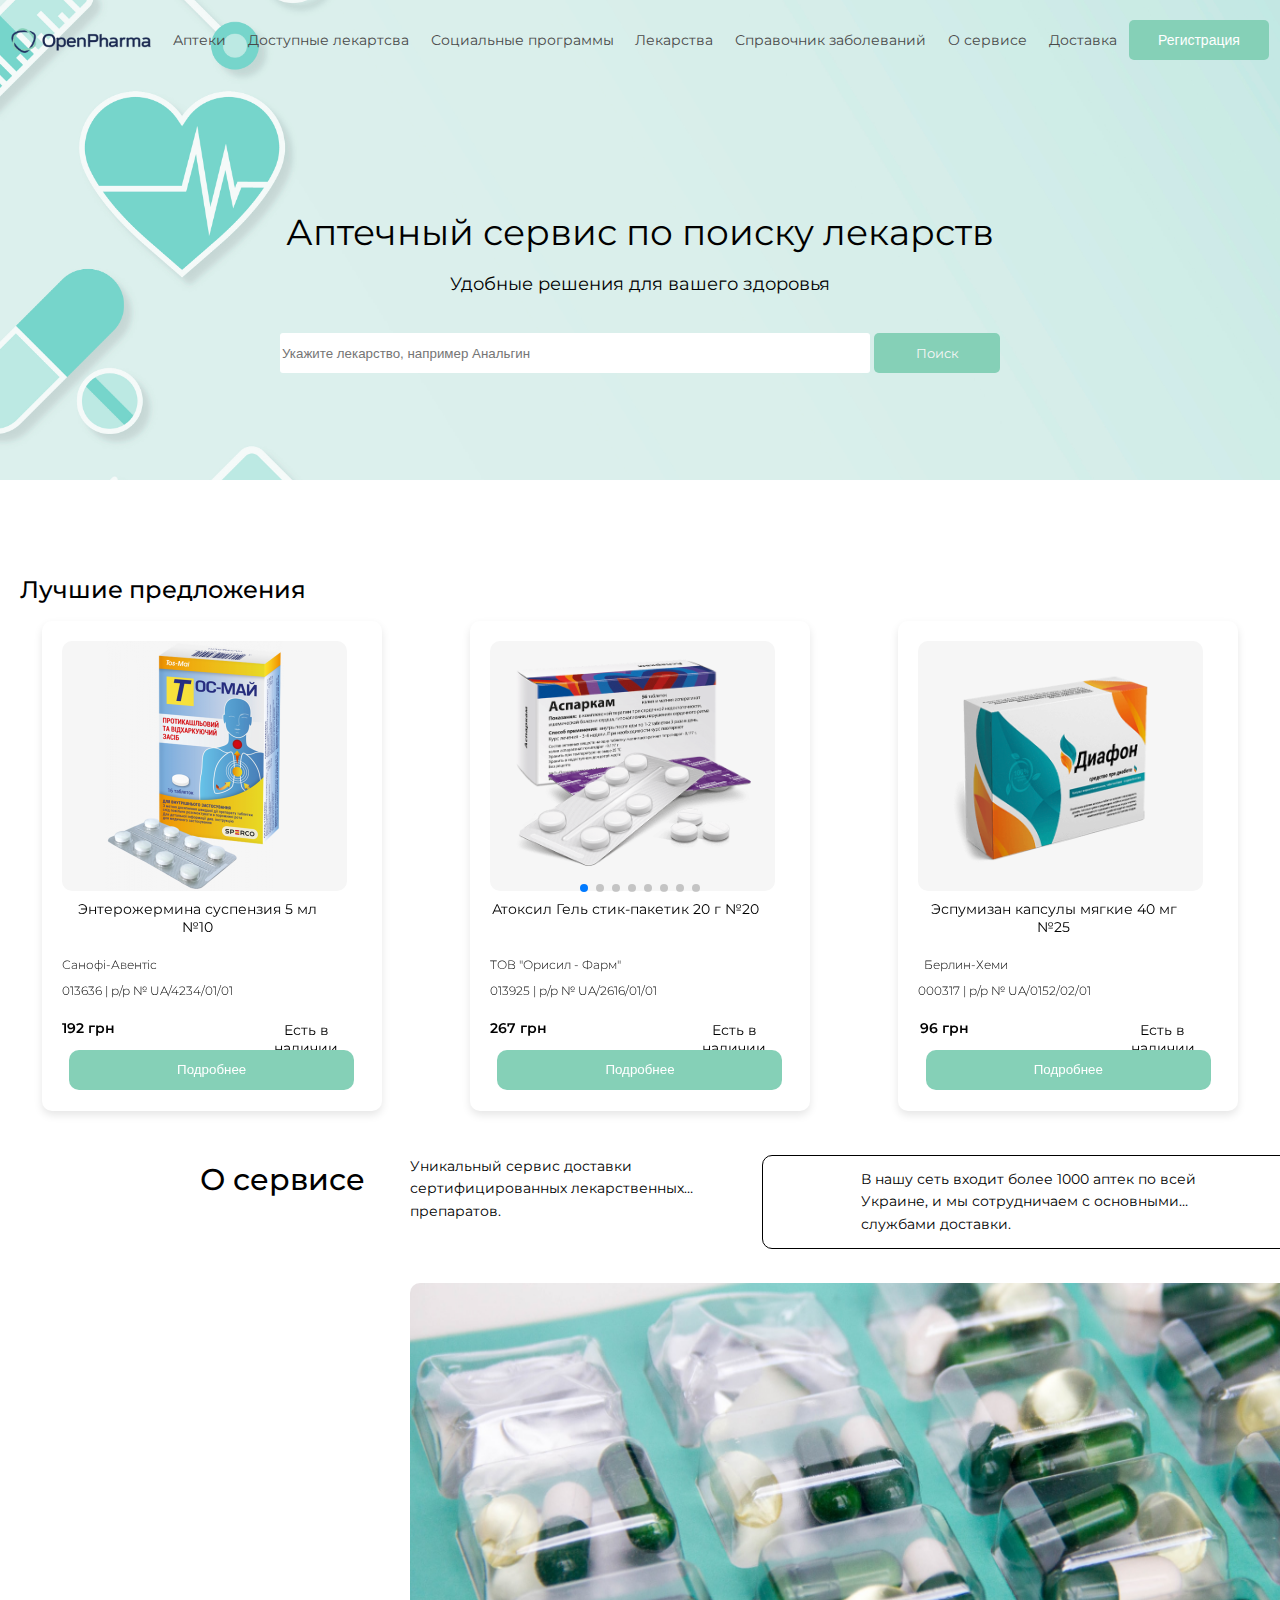
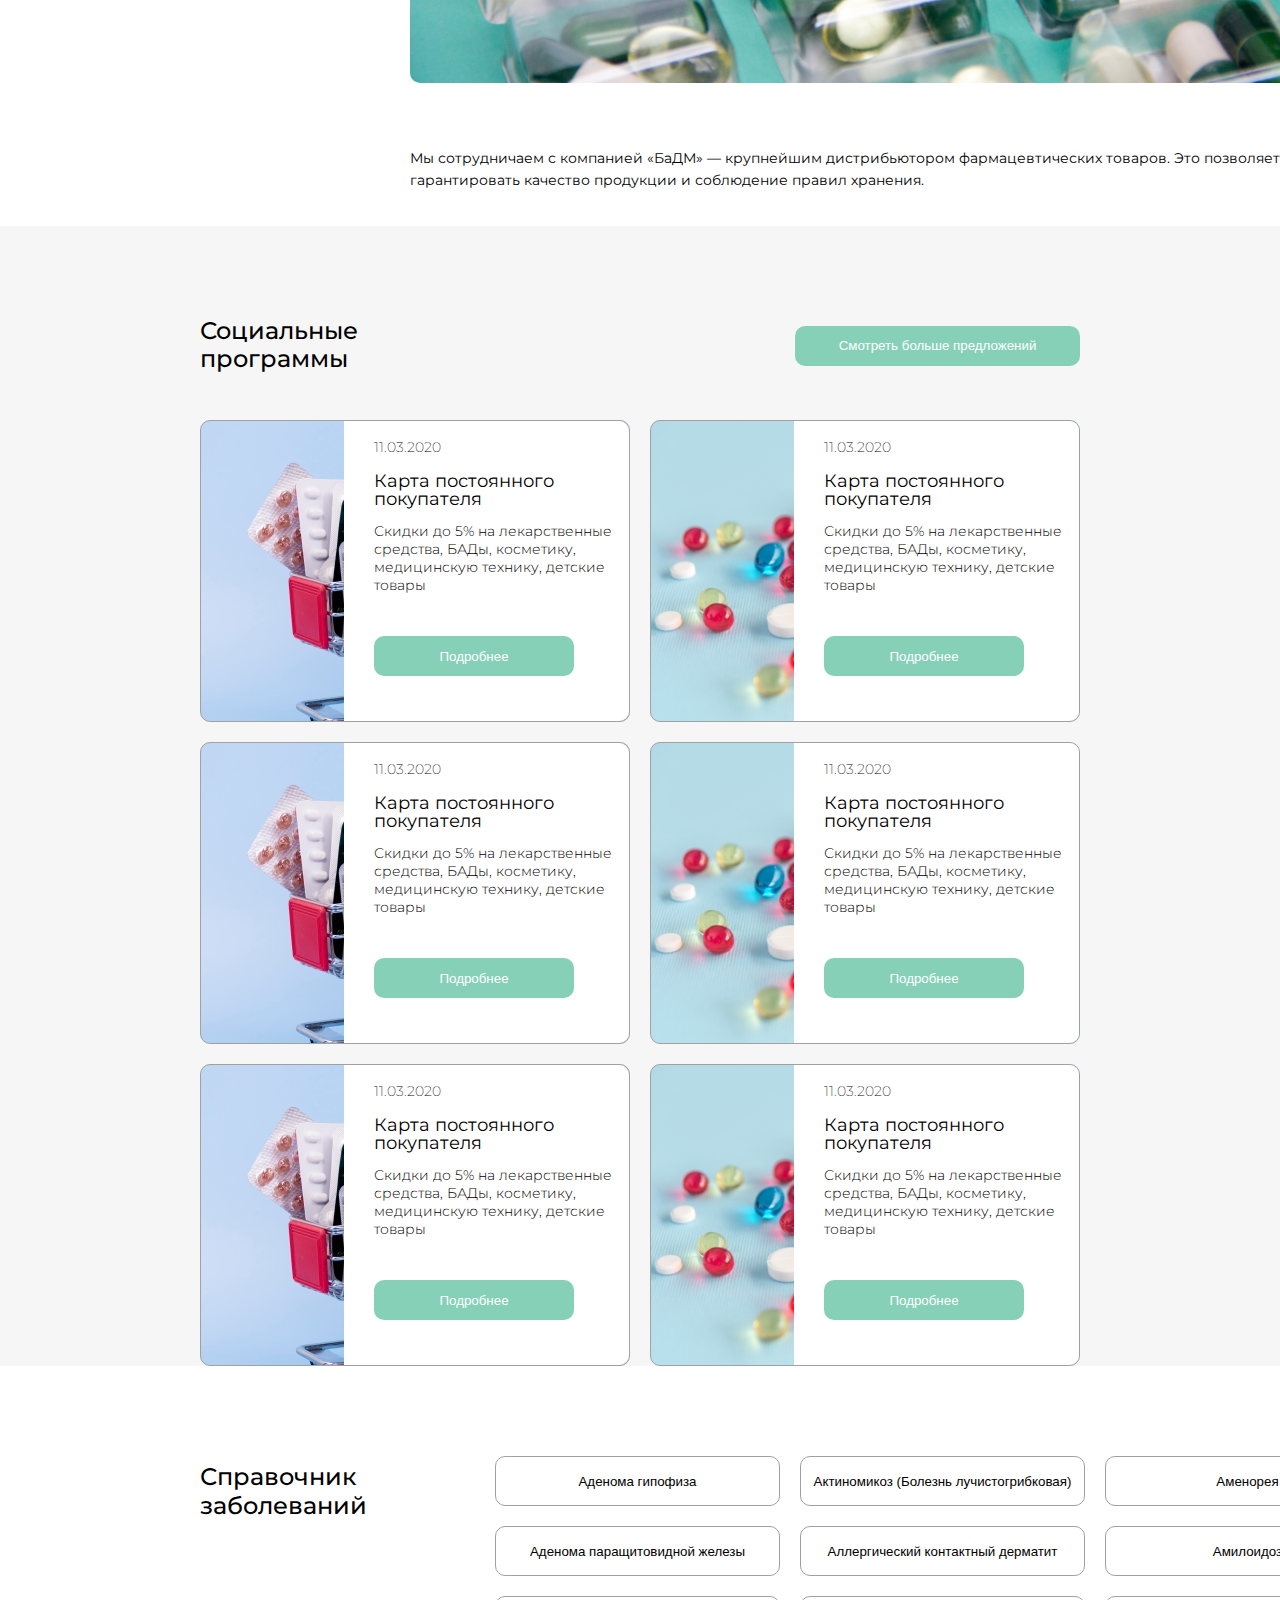
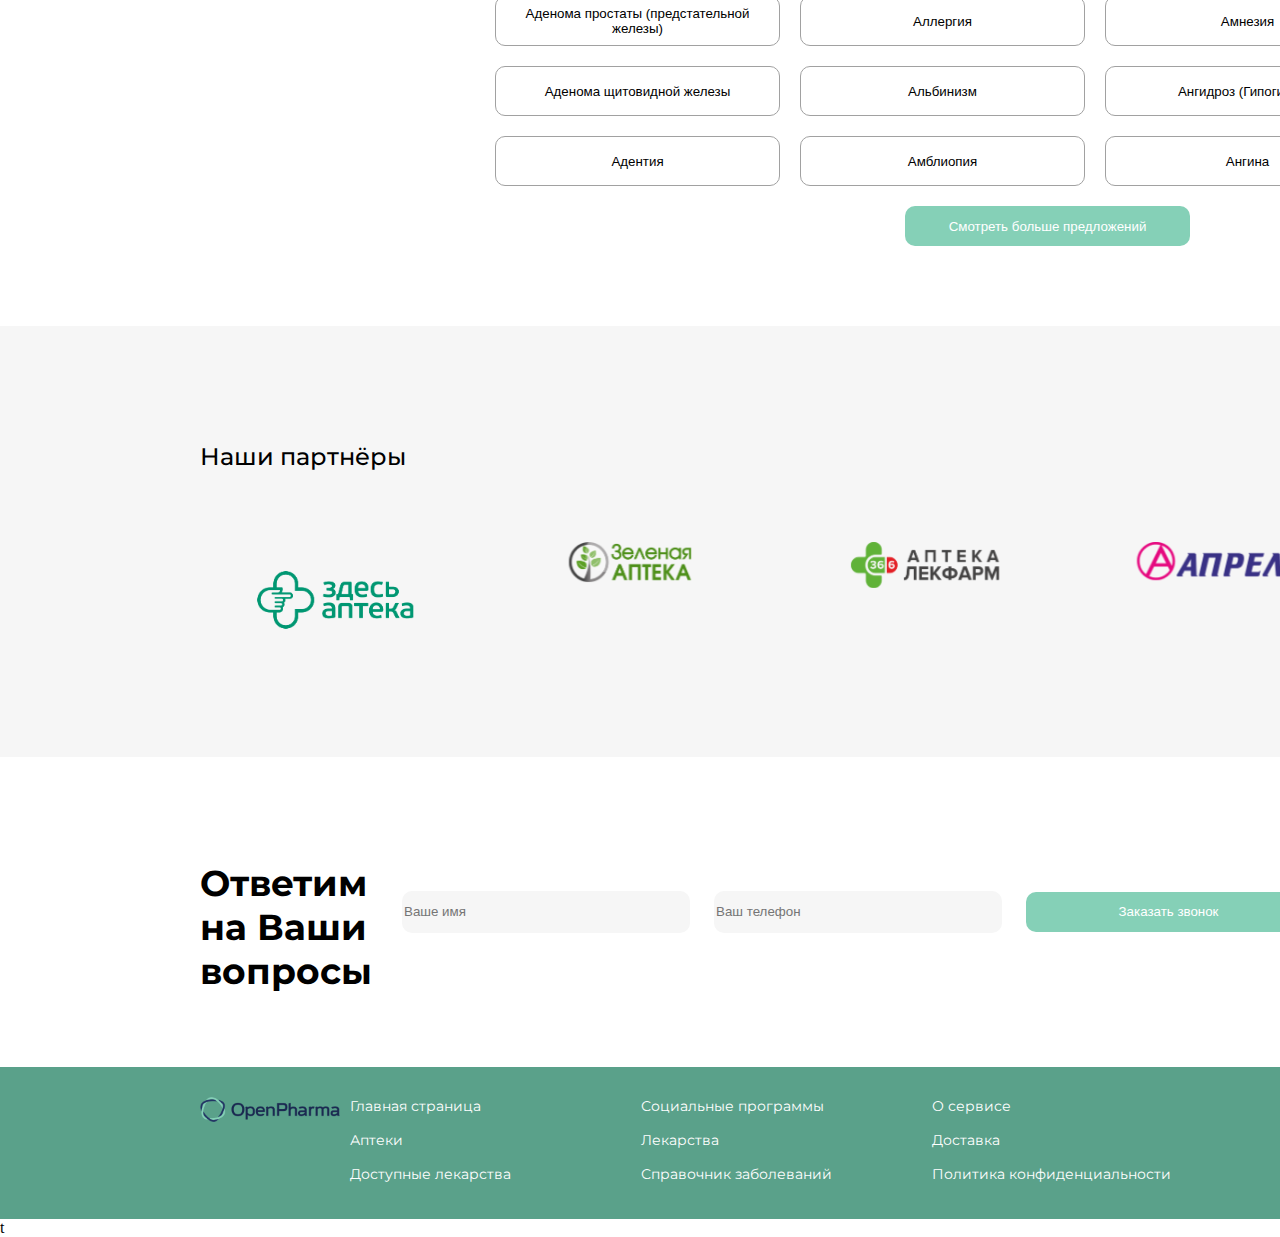
==== index.html @ 9a9072b4 "add card" ====
<!DOCTYPE html>
<html lang="en">
<head>
    <meta charset="UTF-8">
    <meta name="viewport" content="width=device-width, initial-scale=1.0">
    <link rel="preconnect" href="https://fonts.googleapis.com">
    <link rel="preconnect" href="https://fonts.gstatic.com" crossorigin>
    <link href="https://fonts.googleapis.com/css2?family=Montserrat:ital,wght@0,100..900;1,100..900&display=swap" rel="stylesheet">
    <link rel="stylesheet" href="https://unpkg.com/swiper/swiper-bundle.min.css" />
    <script src="https://unpkg.com/swiper/swiper-bundle.min.js"></script>    
    <link rel="stylesheet" href="style.css">
    <title>Курсовая</title>
</head>
<body>
    <div class="container">
        <header class="header-main">
            <nav class="header-nav">
                <img src="images/logo.png" alt="#" class="header-logo">
                <a href="#" class="header-link" id="link1">Аптеки</a>
                <a href="#" class="header-link" id="link2">Доступные лекартсва</a>
                <a href="#" class="header-link" id="link3">Социальные программы</a>
                <a href="#" class="header-link" id="link4">Лекарства</a>
                <a href="#" class="header-link" id="link5">Справочник заболеваний</a>
                <a href="#" class="header-link" id="link6">О сервисе</a>
                <a href="#" class="header-link" id="link7">Достaвка</a>
                <button class="header-button">Регистрация</button>
            </nav>
        </header>

        <section class="main">
            <div class="wrapper">
                <div class="wrapper-text">
                    <h1>Аптечный сервис по поиску лекарств</h1>
                    <p>Удобные решения для вашего здоровья</p>
                </div>
                <form action="#" method="post" class="search-form">
                    <input type="search" id="search-form" name="Lekarsvo" placeholder="Укажите лекарство, например Анальгин" required>

                    <input type="submit" value="Поиск" class="submit-button">
                </form>
            </div>
        </section>
    </div>
        <section class="offers">
            <div class="offers-top">
                <div class="wrapper-text">
                    <h1>Лучшие предложения</h1>
                </div>
                <div class="swiper-pagination">
                    <a href="#" class="active">1</a>
                    <a href="#">2</a>   
                    <a href="#">3</a>
                    <a href="#">4</a>
                </div>
            </div>
            <div class="swiper-container">
                <div class="swiper-wrapper">
                    <!-- Слайды -->
                    <div class="swiper-slide">
                        <div class="product-card">
                            <div class="card-top">
                                <img src="images/tably1.png" alt="#" class="card-top-img">
                            </div>
                            <div class="card-bottom">
                                <h1>Энтерожермина суспензия 5 мл №10</h1>
                                <p>Санофі-Авентіс</p>
                                <p>013636 | р/р № UA/4234/01/01</p>
                            </div>
                            <div class="card-ground">
                                <div class="card-ground-left">
                                    <h1>192 грн</h1>
                                </div>
                                <div class="card-ground-right">
                                    <h2>Есть в наличии</h2>
                                </div>
                            </div>
                            <button class="card-button">Подробнее</button>
                        </div>
                    </div>
                    <div class="swiper-slide">
                        <div class="product-card">
                            <div class="card-top">
                                <img src="images/tably2.png" alt="#" class="card-top-img">
                            </div>
                            <div class="card-bottom">
                                <h1>Атоксил Гель стик-пакетик 20 г №20</h1>
                                <p>ТОВ "Орисил - Фарм"</p>
                                <p>013925 | р/р № UA/2616/01/01</p>
                            </div>
                            <div class="card-ground">
                                <div class="card-ground-left">
                                    <h1>267 грн</h1>
                                </div>
                                <div class="card-ground-right">
                                    <h2>Есть в наличии</h2>
                                </div>
                            </div>
                            <button class="card-button">Подробнее</button>
                        </div>
                    </div>
                    <div class="swiper-slide">
                        <div class="product-card">
                            <div class="card-top">
                                <img src="images/tably3.png" alt="#" class="card-top-img">
                            </div>
                            <div class="card-bottom">
                                <h1>Эспумизан капсулы мягкие 40 мг №25</h1>
                                <p>Берлин-Хеми</p>
                                <p>000317 | р/р № UA/0152/02/01</p>
                            </div>
                            <div class="card-ground">
                                <div class="card-ground-left">
                                    <h1>96 грн</h1>
                                </div>
                                <div class="card-ground-right">
                                    <h2>Есть в наличии</h2>
                                </div>
                            </div>
                            <button class="card-button">Подробнее</button>
                        </div>
                    </div>
                    <div class="swiper-slide">
                        <div class="product-card">
                            <div class="card-top">
                                <img src="images/tably4.png" alt="#" class="card-top-img">
                            </div>
                            <div class="card-bottom">
                                <h1>Тантум верде леденцы 3 мг, с мятным вкусом, №20</h1>
                                <p>Азиенде Кимике Риуните Ангелини Франческо</p>
                                <p>013636 | р/р № UA/4234/01/01</p>
                            </div>
                            <div class="card-ground">
                                <div class="card-ground-left">
                                    <h1>152 грн</h1>
                                </div>
                                <div class="card-ground-right">
                                    <h2>Есть в наличии</h2>
                                </div>
                            </div>
                            <button class="card-button">Подробнее</button>
                        </div>
                    </div>
                    <div class="swiper-slide">
                        <div class="product-card">
                            <div class="card-top">
                                <img src="images/tably1.png" alt="#" class="card-top-img">
                            </div>
                            <div class="card-bottom">
                                <h1>Энтерожермина суспензия 5 мл №10</h1>
                                <p>Санофі-Авентіс</p>
                                <p>013636 | р/р № UA/4234/01/01</p>
                            </div>
                            <div class="card-ground">
                                <div class="card-ground-left">
                                    <h1>192 грн</h1>
                                </div>
                                <div class="card-ground-right">
                                    <h2>Есть в наличии</h2>
                                </div>
                            </div>
                            <button class="card-button">Подробнее</button>
                        </div>
                    </div>
                </div>
            </div>
        </section>
        <section class="about">
            <div class="wrapper">
                <div class="about-container">
                    <div class="about-left">
                        <h1>О сервисе</h1>
                    </div>
                    <div class="about-right">
                        <div class="about-content">
                            <p class="no-border">Уникальный сервис доставки сертифицированных лекарственных препаратов.</p>
                            <p class="with-border">В нашу сеть входит более 1000 аптек по всей Украине, и мы сотрудничаем с основными службами доставки.</p>
                        </div>
                        <img src="images/tabletosy.jpg" alt="Изображение лекарства" class="about-image">
                        <div class="about-content">
                            <p class="no-border">Мы сотрудничаем с компанией «БаДМ» — крупнейшим дистрибьютором фармацевтических товаров. Это позволяет гарантировать качество продукции и соблюдение правил хранения.</p>
                        </div>
                    </div>
                </div>
            </div>
        </section>
        <section class="social">
            <div class="wrapper">
                <div class="top">
                    <h1>Социальные <br> программы</h1>
                    <button class="button-more-offers">Смотреть больше предложений</button>
                </div>
                <div class="bottom">
                    <div class="bottom-row1">
                        <div class="card1">
                            <div class="card-right">
                                <div class="card-text">
                                    <h4>11.03.2020</h4>
                                    <h1>Карта постоянного покупателя</h1>
                                    <p>Скидки до 5% на лекарственные средства, БАДы, косметику, 
                                        медицинскую технику, детские товары</p>
                                </div>
                                <button class="button-card">Подробнее</button>
                            </div>
                        </div>
                        <div class="card2">
                            <div class="card-right">
                                <div class="card-text">
                                    <h4>11.03.2020</h4>
                                    <h1>Карта постоянного покупателя</h1>
                                    <p>Скидки до 5% на лекарственные средства, БАДы, косметику, 
                                        медицинскую технику, детские товары</p>
                                </div>
                                <button class="button-card">Подробнее</button>
                            </div>
                        </div>
                    </div>
                    <div class="bottom-row2">
                        <div class="card1">
                            <div class="card-right">
                                <div class="card-text">
                                    <h4>11.03.2020</h4>
                                    <h1>Карта постоянного покупателя</h1>
                                    <p>Скидки до 5% на лекарственные средства, БАДы, косметику, 
                                        медицинскую технику, детские товары</p>
                                </div>
                                <button class="button-card">Подробнее</button>
                            </div>
                        </div>
                        <div class="card2">
                            <div class="card-right">
                                <div class="card-text">
                                    <h4>11.03.2020</h4>
                                    <h1>Карта постоянного покупателя</h1>
                                    <p>Скидки до 5% на лекарственные средства, БАДы, косметику, 
                                        медицинскую технику, детские товары</p>
                                </div>
                                <button class="button-card">Подробнее</button>
                            </div>
                        </div>
                    </div>
                    <div class="bottom-row3">
                        <div class="card1">
                            <div class="card-right">
                                <div class="card-text">
                                    <h4>11.03.2020</h4>
                                    <h1>Карта постоянного покупателя</h1>
                                    <p>Скидки до 5% на лекарственные средства, БАДы, косметику, 
                                        медицинскую технику, детские товары</p>
                                </div>
                                <button class="button-card">Подробнее</button>
                            </div>
                        </div>
                        <div class="card2">
                            <div class="card-right">
                                <div class="card-text">
                                    <h4>11.03.2020</h4>
                                    <h1>Карта постоянного покупателя</h1>
                                    <p>Скидки до 5% на лекарственные средства, БАДы, косметику, 
                                        медицинскую технику, детские товары</p>
                                </div>
                                <button class="button-card">Подробнее</button>
                            </div>
                        </div>
                    </div>
                </div>
            </div>
        </section>
        <section class="sprav">
            <div class="wrapper">
                <div class="sprav-left">
                    <h1>Справочник <br> заболеваний</h1>
                </div>  
                <div class="sprav-right">
                    <div class="sprav-right-column1">
                        <button class="column-button">Аденома гипофиза</button>
                        <button class="column-button">Аденома паращитовидной железы</button>
                        <button class="column-button">Аденома простаты (предстательной железы)</button>
                        <button class="column-button">Аденома щитовидной железы</button>
                        <button class="column-button">Адентия</button>
                    </div>
                    <div class="sprav-right-column2">
                        <button class="column-button">Актиномикоз (Болезнь лучистогрибковая)</button>
                        <button class="column-button">Аллергический контактный дерматит</button>
                        <button class="column-button">Аллергия</button>
                        <button class="column-button">Альбинизм</button>
                        <button class="column-button">Амблиопия</button>
                    </div>
                    <div class="sprav-right-column3">
                        <button class="column-button">Аменорея</button>
                        <button class="column-button">Амилоидоз</button>
                        <button class="column-button">Амнезия</button>
                        <button class="column-button">Ангидроз (Гипогидроз)</button>
                        <button class="column-button">Ангина</button>
                    </div>
                </div>
            </div>
            <div class="spravvv">
                <button class="sprav-button">Смотреть больше предложений</button>
            </div>
        </section>
        <section class="partners">
            <div class="wrapper">
                <div class="partners-top">
                    <div class="partners-text">
                        <h1>Наши партнёры</h1>
                    </div>
                </div>
                <div class="partners-swiper">
                    <div class="swiper-container">
                        <div class="swiper-wrapper">
                            <!-- Слайды -->
                            <div class="swiper-slide">                           
                                <img src="images/part1.png" alt="#" class="swiper-img1">
                            </div>
                            <div class="swiper-slide">
                                <img src="images/part2.png" alt="#" class="swiper-img2">
                            </div>
                            <div class="swiper-slide">
                                <img src="images/part3.png" alt="#" class="swiper-img3">
                            </div>
                            <div class="swiper-slide">
                                <img src="images/part4.png" alt="#" class="swiper-img4">
                            </div>
                            <div class="swiper-slide">                           
                                <img src="images/part1.png" alt="#" class="swiper-img1">
                            </div>
                            <div class="swiper-slide">
                                <img src="images/part2.png" alt="#" class="swiper-img2">
                            </div>
                            <div class="swiper-slide">
                                <img src="images/part3.png" alt="#" class="swiper-img3">
                            </div>
                            <div class="swiper-slide">
                                <img src="images/part4.png" alt="#" class="swiper-img4">
                            </div>
                        </div>
                    </div>
                </div>
            </div>
        </section>
        <section class="question">
            <div class="wrapper">
                <div class="question-text">
                    <h1>Ответим на Ваши вопросы</h1>
                </div>
                <div class="question-input">
                    <form action="#" method="post" class="search-form">
                        <input type="text" id="personName" name="Name" placeholder="Ваше имя" required>

                        <input type="number" id="personNumber" name="number" placeholder="Ваш телефон" required>

                        <input type="submit" value="Заказать звонок" class="order-button">
                    </form>
                </div>
            </div>
        </section>
        <footer>
            <div class="wrapper">
                <div class="footer">
                    <div class="footer-left">
                        <img src="images/logo.png" alt="#" class="header-logo">
                    </div>
                    <div class="footer-right">
                        <div class="footer-column1">
                            <a href="#" class="header-link" id="link8">Главная страница</a>
                            <a href="#" class="header-link" id="link9">Аптеки</a>
                            <a href="#" class="header-link" id="link10">Доступные лекарства</a>
                        </div>
                        <div class="footer-column2">
                            <a href="#" class="header-link" id="link11">Социальные программы</a>
                            <a href="#" class="header-link" id="link12">Лекарства</a>
                            <a href="#" class="header-link" id="link13">Справочник заболеваний</a>
                        </div>
                        <div class="footer-column3">
                            <a href="#" class="header-link" id="link14">О сервисе</a>
                            <a href="#" class="header-link" id="link15">Доставка</a>
                            <a href="#" class="header-link" id="link16">Политика конфиденциальности</a>
                        </div>
                    </div>
                </div>
            </div>
        </footer>
        <script src="script.js"></script>t
</body>
</html>
---- style.css ----
body {
    max-width: 1600px;
    margin: 0;
    padding: 0;
    overflow-x: hidden;
}

.wrapper {
    padding-left: 200px;
    padding-right: 200px;
}

.header-main {
    display: flex;
    justify-content: space-between;
    align-items: center;
    padding: 20px 5px;

}

.header-logo {
    width: 140px;
    height: 25px;
}

.header-nav {
    display: flex;
    flex-grow: 1; 
    justify-content: space-around;
    align-items: center;
}

.header-link {
    font-family: Montserrat;
    font-size: 14px;
    font-weight: 400;
    text-align: left;
    height: 14px;
    margin-left: 10px;
    white-space: nowrap;
    height: auto; 
    vertical-align: middle;
    line-height: normal;
}

.header-link {
    text-decoration: none;
    color: #494949;
}

.header-button {
    background-color: #85D0B7; 
    border: none;
    border-radius: 5px;
    color: white;
    padding: 10px 20px;
    font-size: 14px;
    cursor: pointer;
    width: 140px;
    height: 40px;
}

.header-button:hover {
    background-color: #5DBB86; 
}

.container {
    background-image: url(images/0dc0999192172521a4d18631c2574969.jpg);
    background-size: cover;
    background-position: center;
    background-repeat: no-repeat;
}

.main {
    display: flex;
    justify-content: center;
    align-items: center;
    height: 400px;
}

.wrapper-text {
    display: flex;
    flex-direction: column;
    align-items: center;
    justify-content: center;
    text-align: center;
}

.wrapper-text h1 {
    font-family: Montserrat;
    font-size: 36px;
    font-weight: 400;
    line-height: 43.2px;
}

.wrapper-text p {
    font-family: Montserrat;
    width: 381px;
    height: 22px;
    font-size: 18px;
    font-weight: 400;
    text-align: center;
    margin-top: -5px;
    padding-bottom: 20px;
}

#search-form {
    width: 590px;
    height: 40px;
    border-radius: 3px 3px 3px 3px;
    border: none;
}

.submit-button {
    width: 126px;
    height: 40px;
    background-color:#85D0B7;
    font-family: Montserrat;
    width: 126px;
    height: 40px;
    border-radius: 5px 5px 5px 5px;
    color: #F6F6F6;
    border: none;
    cursor: pointer;
}

.submit-button:hover {
    background-color: #5DBB86;
}

.offers .wrapper-text {
    align-items: flex-start;
    text-align: left;
}

.offers .wrapper-text h1 {
    font-family: Montserrat;
    font-size: 24px;
    font-weight: 500;
    line-height: 28.8px;
    padding-top: 80px;
    padding-left: 20px;
}

.offers-top {
    display: flex;
    justify-content: space-between;
    flex-direction: row;
}

.swiper-container {
}

.swiper-slide {
    text-align: center;
    font-size: 18px;
    display: flex;
    justify-content: center;
    align-items: center;
}

.swiper-slide img {
    max-width: 100%;
    max-height: 100%;
    margin-right: 20px;
}

.swiper-pagination {
    display: flex; 
    justify-content: center; 
    margin-top: 20px; 
}

.swiper-pagination a {
    width: 15px;
    height: 15px;
    background: #1B2951; 
    border-radius: 50%; 
    margin: 0 5px; 
    display: inline-block; 
    transition: background 0.3s; 
}

.swiper-pagination a.active {
    background: #85D0B7;
}

.about .wrapper-text {
    display: flex;
    flex-direction: row;
    align-items: flex-end;
    justify-content: flex-end;
    text-align: center;
}

.about-content p {
    font-family: Montserrat;
    font-size: 14px;
    font-weight: 400;
    line-height: 1.6;
    display: -webkit-box; 
    -webkit-box-orient: vertical; 
}

.no-border {
    padding: 0; 
    -webkit-line-clamp: 2; 
}

.with-border {
    padding-left: 98px;
    padding-right: 98px;
    padding-bottom: 35px;
    padding-top: 12px;
    width: 590px;
    border-radius: 10px;
    border: 1px solid #000000; 
    -webkit-line-clamp: 2; 
}

.about-container {
    display: flex;
    flex-direction: row;
    justify-content: space-between;
    align-items: flex-start;
}

.about-left {
    flex: 1;
    display: flex;
    justify-content: flex-start;
}

.about-left h1 {
    font-family: Montserrat;
    font-size: 30px;
    font-weight: 500;
    width: 140px;
    white-space: nowrap;
    padding-top: 30px;
    padding-right: 70px;
}

.about-right {
    flex: 3;
    display: flex;
    flex-direction: column;
    align-items: flex-end;
}

.about-content {
    display: flex;
    flex-direction: row;
    font-family: Montserrat;
    font-size: 16px;
    line-height: 1.6;
    margin-bottom: 20px;
    max-width: 900px;   
    margin-top: 30px;
}

.about-image {
    width: 900px;
    height: 400px;
    margin-bottom: 20px;
    border-radius: 10px;
    object-fit: cover;
}

.social {
    background-color: #F6F6F6;
}

.top {
    display: flex;
    flex-direction: row;
    justify-content: space-between;
}

.top h1 {
    font-family: Montserrat;
    font-size: 24px;
    font-weight: 500;
    line-height: 28.8px;
    padding-top: 75px;
    padding-bottom: 30px;
}

.button-more-offers {
    width: 285px;
    height: 40px;
    border-radius: 10px;
    background: #85D0B7;
    color: #ffff;
    border: none;
    margin-top: 100px;
}

.button-more-offers:hover {
    background: #5DBB86;
    cursor: pointer;
}

.bottom-row1 {
    display: flex;
    flex-direction: row;
    padding-bottom: 20px;
}

.bottom-row2 {
    display: flex;
    flex-direction: row;
    padding-bottom: 20px;
}

.bottom-row3 {
    display: flex;
    flex-direction: row;
}

.card1 {
    background-image: url(images/soc111.jpg);
    width: 590px;
    height: 300px;
    border-radius: 10px;
    border: 1px;
    display: flex;
    justify-content: flex-end;
    margin-right: 20px;
    border: 1px solid #A1A1A1
}

.card2 {
    background-image: url(images/soc22.jpg);
    width: 590px;
    height: 300px;
    border-radius: 10px;
    border: 1px;
    display: flex;
    justify-content: flex-end;
    border: 1px solid #A1A1A1
}

.card-right {
    background-color: #ffff;
    display: flex;
    flex-direction: column;
    max-width: 300px;
    padding-left: 30px;
    border-radius: 0px 10px 10px 0px;
}

.card-text h4 {
    font-family: Montserrat;
    font-size: 14px;
    font-weight: 200;
    line-height: 14px;
    width: 65px;
    height: 14px;
}

.card-text h1 {
    font-family: Montserrat;
    font-size: 18px;
    font-weight: 400;
    line-height: 18px;
    width: 192px;
    height: 36px;
}

.card-text p {
    font-family: Montserrat;
    font-size: 14px;
    font-weight: 300;
    width: 255px;
    height: 70px;
}

.button-card {
    width: 200px;
    height: 40px;
    border-radius: 10px;
    background: #85D0B7;
    color: #ffff;
    border: none;
    margin-top: 30px;
}

.button-card:hover {
    background: #5DBB86;
    cursor: pointer;
}

.product-card {
    background-color: #fff;
    border-radius: 10px;
    padding: 20px;
    box-shadow: 0 4px 8px rgba(0, 0, 0, 0.1);
    max-width: 300px;
    width: 300px;
    height: 450px;
}

.card-top {
    background-color: #F6F6F6;
    width: 285px;
    height: 250px;
    border-radius: 10px;
}

.card-bottom h1 {
    width: 271px;
    height: 17px;
    font-family: Montserrat;
    font-size: 14px;
    font-weight: 400;
    padding-bottom: 28px;
}

.card-bottom p {
    font-family: Montserrat;
    font-size: 12px;
    font-weight: 300;
    width: 95px;
    height: 14px;
    white-space: nowrap;
}

.card-ground {
    display: flex;
    flex-direction: row;
    justify-content: space-between;
}

.card-ground h1 {
    font-family: Montserrat;
    font-size: 14px;
    font-weight: 600;
    width: 53px;
    height: 17px;
    white-space: nowrap;
}

.card-ground h2 {
    font-family: Montserrat;
    font-size: 14px;
    font-weight: 400;
    width: 111px;
    height: 17px;
}

.card-button {
    width: 285px;
    height: 40px;
    border-radius: 10px;
    background: #85D0B7;
    border: none;
    color: #ffff;
}

.card-button:hover {
    background: #5DBB86;
    cursor: pointer;
}

.sprav .wrapper {
    display: flex;
    flex-direction: row;
    justify-content: space-between;
    margin-top: 80px;
}

.sprav-left h1 {
    font-family: Montserrat;
    font-size: 24px;
    font-weight: 500;
    width: 285px;
    height: 48px;
}

.sprav-right {
    display: flex;
    flex-direction: row;
}

.sprav-right-column1 {
    display: flex;
    flex-direction: column;
}

.sprav-right-column2 {
    display: flex;
    flex-direction: column;
}

.sprav-right-column3 {
    display: flex;
    flex-direction: column;
}

.column-button {
    margin: 10px;
    width: 285px;
    height: 50px;
    border-radius: 10px;
    border: 1px;
    background: #ffff;
    border: 1px solid #A1A1A1
}

.column-button:hover {
    cursor: pointer;
}

.sprav-button {
    color: #ffff;
    width: 285px;
    height: 40px;
    border-radius: 10px;
    background: #85D0B7;
    border: none;
    margin-bottom: 80px;
}

.sprav-button:hover {
    background: #5DBB86;
    cursor: pointer;
}

.spravvv {
    display: flex;
    justify-content: end;
    padding-right: 90px;
    padding-top: 10px;
}

.partners {
    background-color: #F6F6F6;
}

.partners-top {
    display: flex;
    flex-direction: row;
    padding-top: 100px;
    padding-bottom: 60px;
}

.partners-text h1 {
    font-family: Montserrat;
    font-size: 24px;
    font-weight: 500;
    width: 285px;
    height: 24px;
}

.swiper-img1 {
    width: 160px;
    height: auto;
}

.swiper-img2 {
    width: 122px;
    height: auto;
}

.swiper-img3 {
    width: 148px;
    height: auto;
}

.swiper-img4 {
    width: 166px;
    height: auto;
}

.partners-swiper {
    padding-bottom: 100px;
}

.question .wrapper {
    display: flex;
    flex-direction: row;
    padding-top: 80px;
    padding-bottom: 40px;
    max-width: 1400px;
}

.question-text {
    font-family: Montserrat;
    font-size: 18px;
    font-weight: 300;
    padding-bottom: 10px;
    padding-right: 10px;
}

#personName {
    width: 284px;
    height: 40px;
    border-radius: 10px;
    background: #F6F6F6;
    border: none;
    margin-right: 20px;
    margin-left: 20px;
}

#personNumber {
    width: 284px;
    height: 40px;
    border-radius: 10px;
    background: #F6F6F6;
    border: none;
    margin-right: 20px;
}

.order-button {
    width: 285px;
    height: 40px;
    border-radius: 10px;
    color: #ffff;
    background: #85D0B7;
    border: none;
    margin-top: 55px;
}

.order-button:hover {
    background-color: #5DBB86;
    cursor: pointer;
}

.question-input {
    white-space: nowrap;
}

footer {
    background: #5AA18A;
}
.footer {
    display: flex;
    flex-direction: row;
    justify-content: space-between;
    padding-top: 30px;
    padding-bottom: 20px;
}

.footer-right a {
    font-family: Montserrat;
    font-size: 14px;
    font-weight: 400;
    width: 131px;
    height: 14px;
    color: #FFFFFF;
    margin-bottom: 20px;
}

.footer-right {
    display: flex;
    flex-direction: row;
}

.footer-column1 {
    display: flex;
    flex-direction: column;
    margin-right: 150px;
}

.footer-column2 {
    display: flex;
    flex-direction: column;
    margin-right: 150px;
}

.footer-column3 {
    display: flex;
    flex-direction: column;
    margin-right: 150px;
}
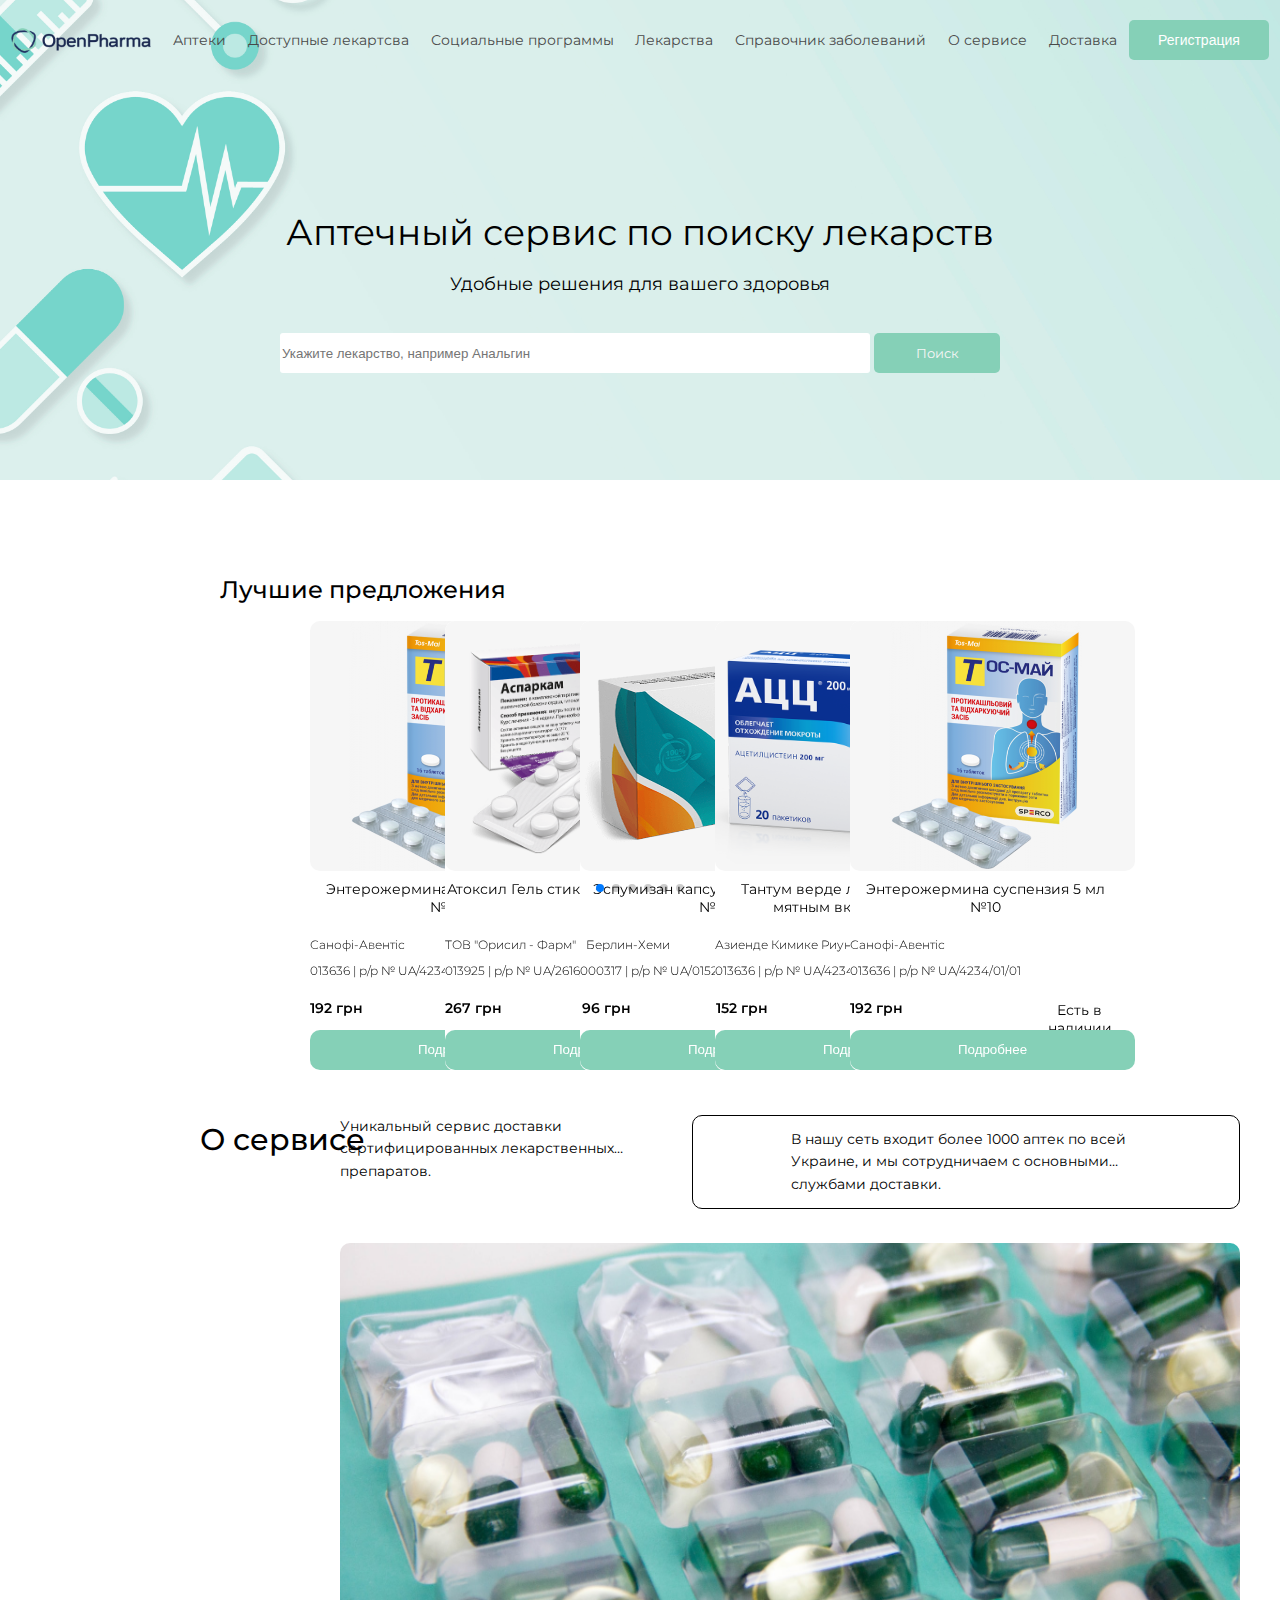
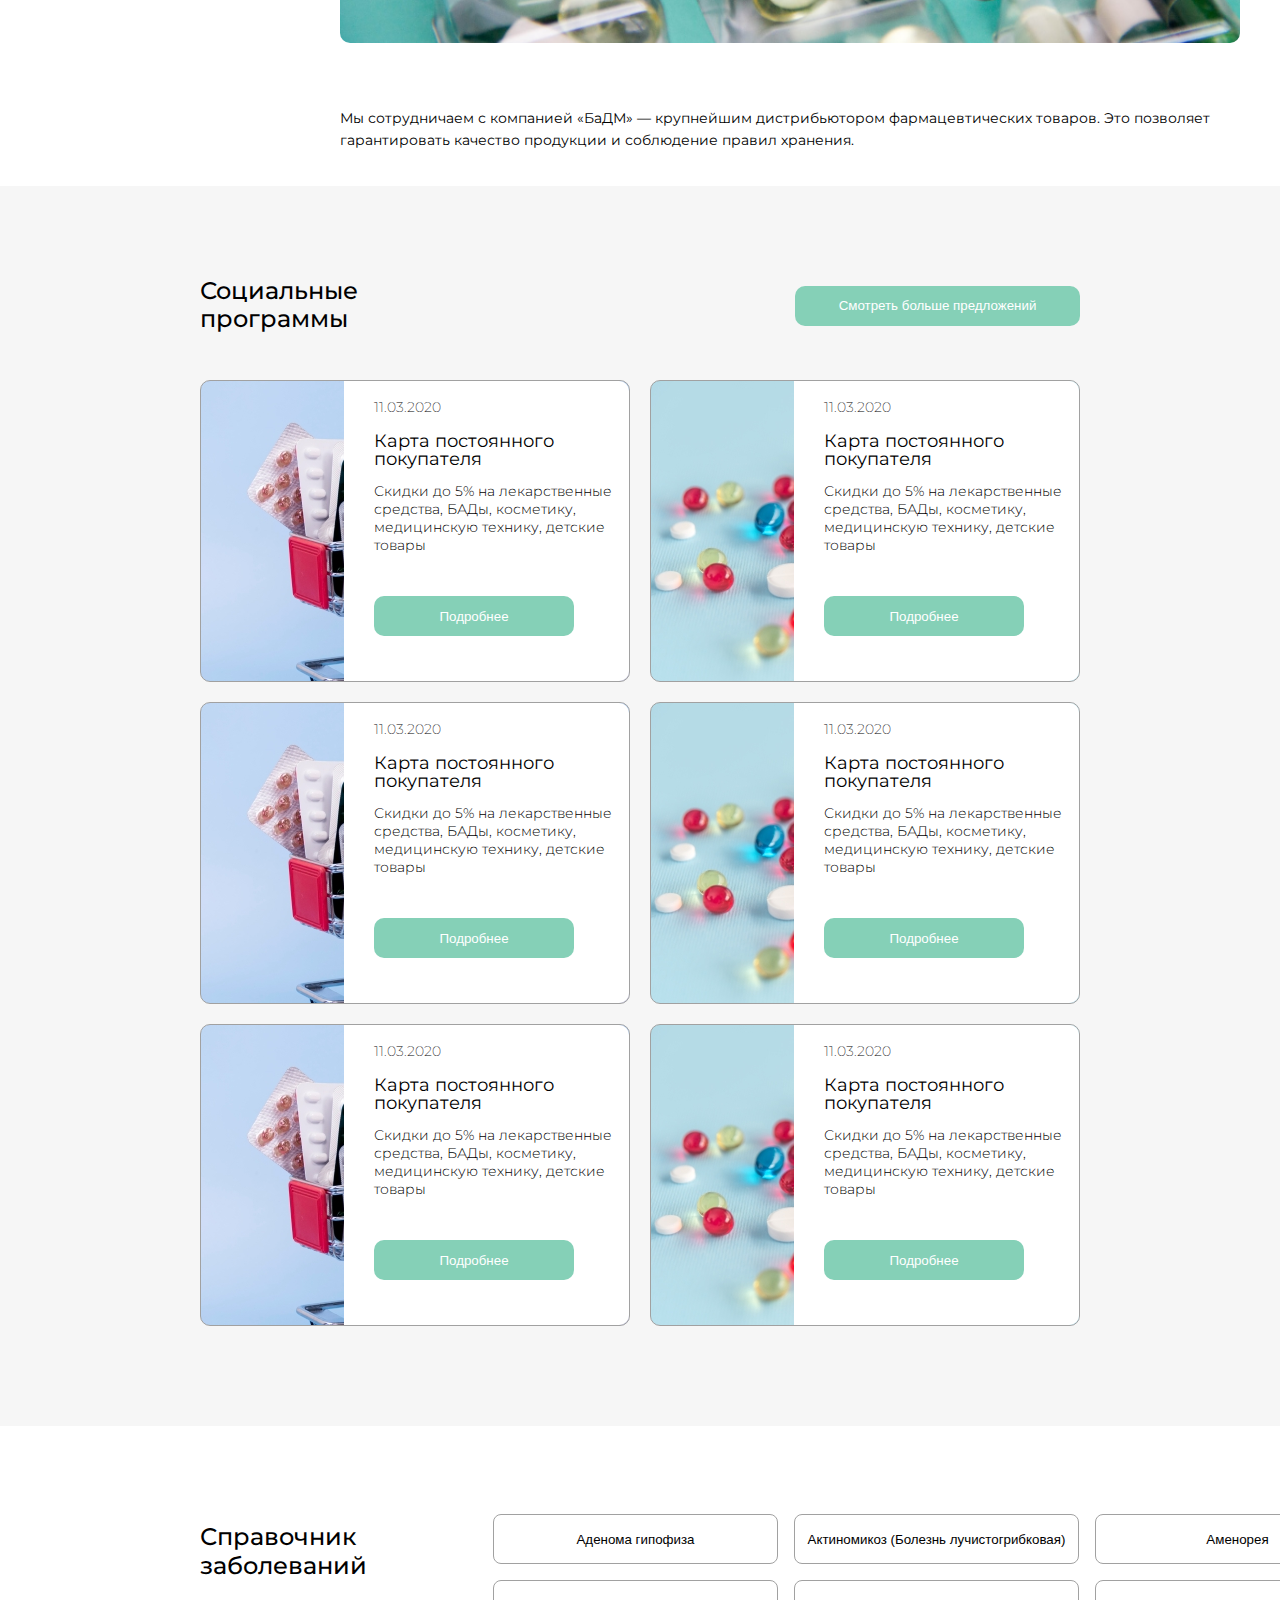
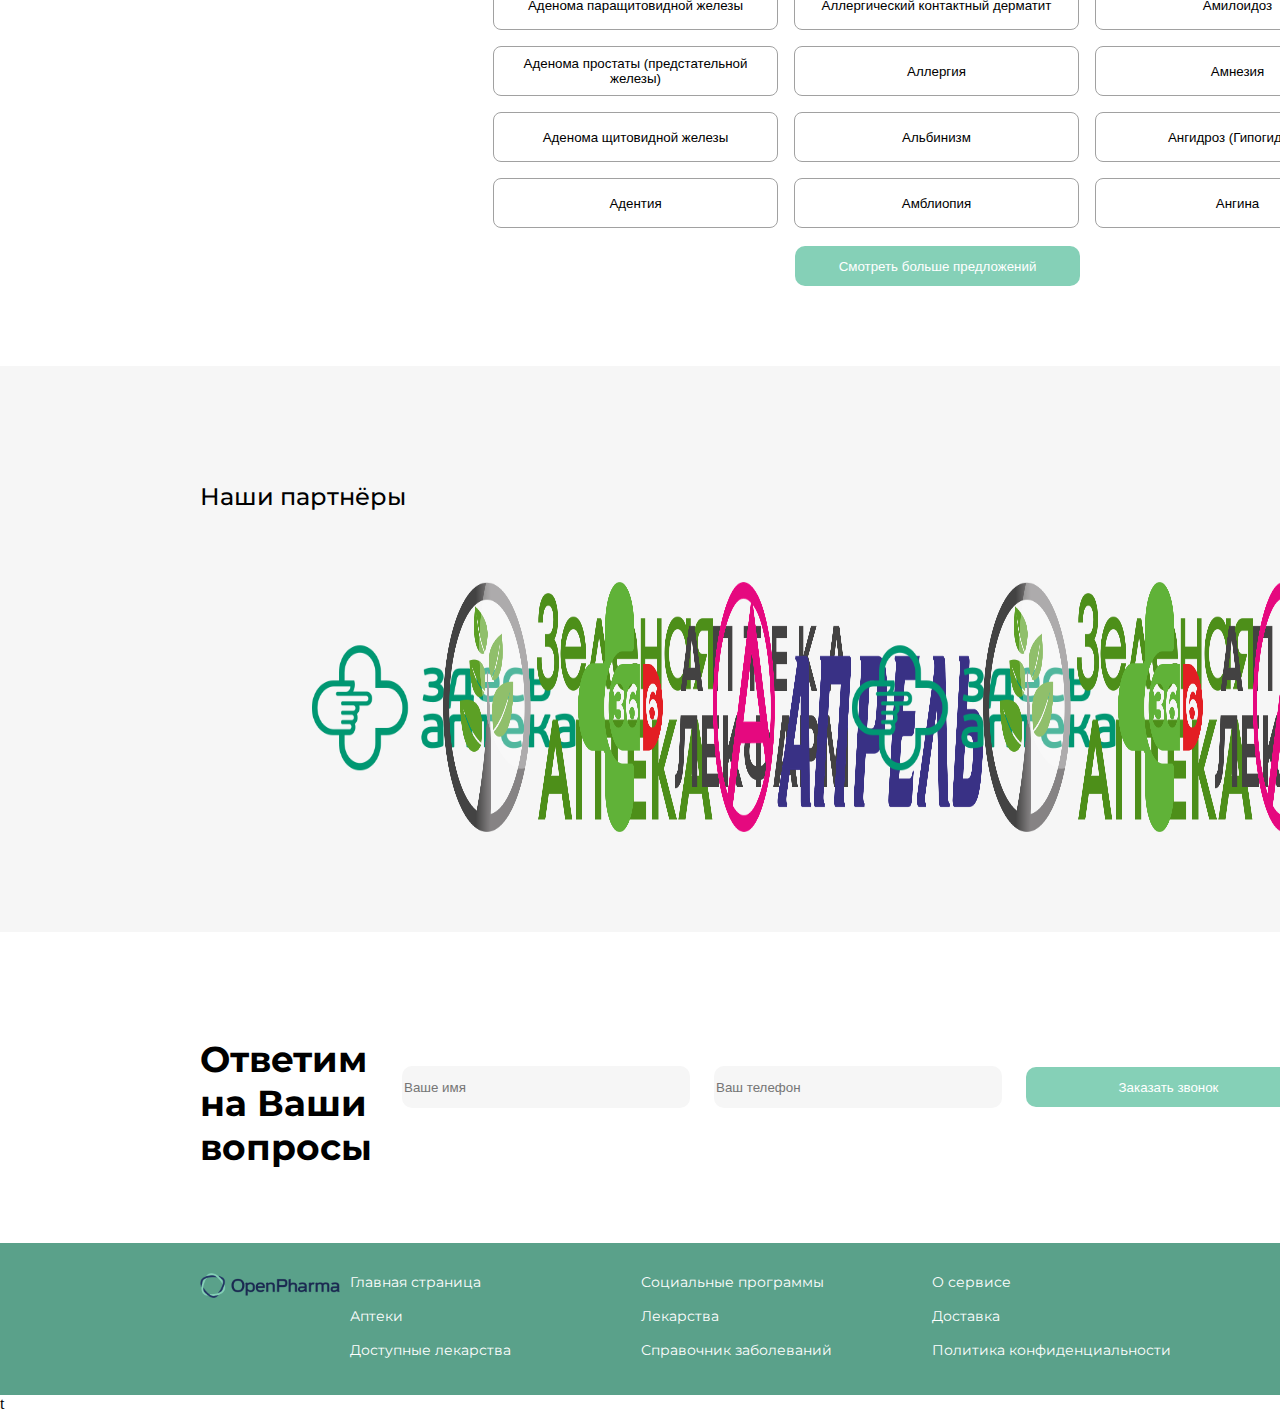
==== commit 0dd511c4: "swiper+position experemental" ====
--- a/index.html
+++ b/index.html
@@ -42,123 +42,125 @@
         </section>
     </div>
         <section class="offers">
-            <div class="offers-top">
-                <div class="wrapper-text">
-                    <h1>Лучшие предложения</h1>
-                </div>
-                <div class="swiper-pagination">
-                    <a href="#" class="active">1</a>
-                    <a href="#">2</a>   
-                    <a href="#">3</a>
-                    <a href="#">4</a>
-                </div>
-            </div>
-            <div class="swiper-container">
-                <div class="swiper-wrapper">
-                    <!-- Слайды -->
-                    <div class="swiper-slide">
-                        <div class="product-card">
-                            <div class="card-top">
-                                <img src="images/tably1.png" alt="#" class="card-top-img">
-                            </div>
-                            <div class="card-bottom">
-                                <h1>Энтерожермина суспензия 5 мл №10</h1>
-                                <p>Санофі-Авентіс</p>
-                                <p>013636 | р/р № UA/4234/01/01</p>
-                            </div>
-                            <div class="card-ground">
-                                <div class="card-ground-left">
-                                    <h1>192 грн</h1>
-                                </div>
-                                <div class="card-ground-right">
-                                    <h2>Есть в наличии</h2>
-                                </div>
-                            </div>
-                            <button class="card-button">Подробнее</button>
-                        </div>
-                    </div>
-                    <div class="swiper-slide">
-                        <div class="product-card">
-                            <div class="card-top">
-                                <img src="images/tably2.png" alt="#" class="card-top-img">
-                            </div>
-                            <div class="card-bottom">
-                                <h1>Атоксил Гель стик-пакетик 20 г №20</h1>
-                                <p>ТОВ "Орисил - Фарм"</p>
-                                <p>013925 | р/р № UA/2616/01/01</p>
-                            </div>
-                            <div class="card-ground">
-                                <div class="card-ground-left">
-                                    <h1>267 грн</h1>
-                                </div>
-                                <div class="card-ground-right">
-                                    <h2>Есть в наличии</h2>
-                                </div>
-                            </div>
-                            <button class="card-button">Подробнее</button>
-                        </div>
-                    </div>
-                    <div class="swiper-slide">
-                        <div class="product-card">
-                            <div class="card-top">
-                                <img src="images/tably3.png" alt="#" class="card-top-img">
-                            </div>
-                            <div class="card-bottom">
-                                <h1>Эспумизан капсулы мягкие 40 мг №25</h1>
-                                <p>Берлин-Хеми</p>
-                                <p>000317 | р/р № UA/0152/02/01</p>
-                            </div>
-                            <div class="card-ground">
-                                <div class="card-ground-left">
-                                    <h1>96 грн</h1>
-                                </div>
-                                <div class="card-ground-right">
-                                    <h2>Есть в наличии</h2>
-                                </div>
-                            </div>
-                            <button class="card-button">Подробнее</button>
-                        </div>
-                    </div>
-                    <div class="swiper-slide">
-                        <div class="product-card">
-                            <div class="card-top">
-                                <img src="images/tably4.png" alt="#" class="card-top-img">
-                            </div>
-                            <div class="card-bottom">
-                                <h1>Тантум верде леденцы 3 мг, с мятным вкусом, №20</h1>
-                                <p>Азиенде Кимике Риуните Ангелини Франческо</p>
-                                <p>013636 | р/р № UA/4234/01/01</p>
-                            </div>
-                            <div class="card-ground">
-                                <div class="card-ground-left">
-                                    <h1>152 грн</h1>
-                                </div>
-                                <div class="card-ground-right">
-                                    <h2>Есть в наличии</h2>
-                                </div>
-                            </div>
-                            <button class="card-button">Подробнее</button>
-                        </div>
-                    </div>
-                    <div class="swiper-slide">
-                        <div class="product-card">
-                            <div class="card-top">
-                                <img src="images/tably1.png" alt="#" class="card-top-img">
-                            </div>
-                            <div class="card-bottom">
-                                <h1>Энтерожермина суспензия 5 мл №10</h1>
-                                <p>Санофі-Авентіс</p>
-                                <p>013636 | р/р № UA/4234/01/01</p>
-                            </div>
-                            <div class="card-ground">
-                                <div class="card-ground-left">
-                                    <h1>192 грн</h1>
-                                </div>
-                                <div class="card-ground-right">
-                                    <h2>Есть в наличии</h2>
-                                </div>
-                            </div>
-                            <button class="card-button">Подробнее</button>
+            <div class="wrapper">
+                <div class="offers-top">
+                    <div class="wrapper-text">
+                        <h1>Лучшие предложения</h1>
+                    </div>
+                    <div class="swiper-pagination">
+                        <a href="#" class="active">1</a>
+                        <a href="#">2</a>   
+                        <a href="#">3</a>
+                        <a href="#">4</a>
+                    </div>
+                </div>
+                <div class="swiper-container">
+                    <div class="swiper-wrapper">
+                        <!-- Слайды -->
+                        <div class="swiper-slide">
+                            <div class="product-card">
+                                <div class="card-top">
+                                    <img src="images/tably1.png" alt="#" class="card-top-img">
+                                </div>
+                                <div class="card-bottom">
+                                    <h1>Энтерожермина суспензия 5 мл №10</h1>
+                                    <p>Санофі-Авентіс</p>
+                                    <p>013636 | р/р № UA/4234/01/01</p>
+                                </div>
+                                <div class="card-ground">
+                                    <div class="card-ground-left">
+                                        <h1>192 грн</h1>
+                                    </div>
+                                    <div class="card-ground-right">
+                                        <h2>Есть в наличии</h2>
+                                    </div>
+                                </div>
+                                <button class="card-button">Подробнее</button>
+                            </div>
+                        </div>
+                        <div class="swiper-slide">
+                            <div class="product-card">
+                                <div class="card-top">
+                                    <img src="images/tably2.png" alt="#" class="card-top-img">
+                                </div>
+                                <div class="card-bottom">
+                                    <h1>Атоксил Гель стик-пакетик 20 г №20</h1>
+                                    <p>ТОВ "Орисил - Фарм"</p>
+                                    <p>013925 | р/р № UA/2616/01/01</p>
+                                </div>
+                                <div class="card-ground">
+                                    <div class="card-ground-left">
+                                        <h1>267 грн</h1>
+                                    </div>
+                                    <div class="card-ground-right">
+                                        <h2>Есть в наличии</h2>
+                                    </div>
+                                </div>
+                                <button class="card-button">Подробнее</button>
+                            </div>
+                        </div>
+                        <div class="swiper-slide">
+                            <div class="product-card">
+                                <div class="card-top">
+                                    <img src="images/tably3.png" alt="#" class="card-top-img">
+                                </div>
+                                <div class="card-bottom">
+                                    <h1>Эспумизан капсулы мягкие 40 мг №25</h1>
+                                    <p>Берлин-Хеми</p>
+                                    <p>000317 | р/р № UA/0152/02/01</p>
+                                </div>
+                                <div class="card-ground">
+                                    <div class="card-ground-left">
+                                        <h1>96 грн</h1>
+                                    </div>
+                                    <div class="card-ground-right">
+                                        <h2>Есть в наличии</h2>
+                                    </div>
+                                </div>
+                                <button class="card-button">Подробнее</button>
+                            </div>
+                        </div>
+                        <div class="swiper-slide">
+                            <div class="product-card">
+                                <div class="card-top">
+                                    <img src="images/tably4.png" alt="#" class="card-top-img">
+                                </div>
+                                <div class="card-bottom">
+                                    <h1>Тантум верде леденцы 3 мг, с мятным вкусом, №20</h1>
+                                    <p>Азиенде Кимике Риуните Ангелини Франческо</p>
+                                    <p>013636 | р/р № UA/4234/01/01</p>
+                                </div>
+                                <div class="card-ground">
+                                    <div class="card-ground-left">
+                                        <h1>152 грн</h1>
+                                    </div>
+                                    <div class="card-ground-right">
+                                        <h2>Есть в наличии</h2>
+                                    </div>
+                                </div>
+                                <button class="card-button">Подробнее</button>
+                            </div>
+                        </div>
+                        <div class="swiper-slide">
+                            <div class="product-card">
+                                <div class="card-top">
+                                    <img src="images/tably1.png" alt="#" class="card-top-img">
+                                </div>
+                                <div class="card-bottom">
+                                    <h1>Энтерожермина суспензия 5 мл №10</h1>
+                                    <p>Санофі-Авентіс</p>
+                                    <p>013636 | р/р № UA/4234/01/01</p>
+                                </div>
+                                <div class="card-ground">
+                                    <div class="card-ground-left">
+                                        <h1>192 грн</h1>
+                                    </div>
+                                    <div class="card-ground-right">
+                                        <h2>Есть в наличии</h2>
+                                    </div>
+                                </div>
+                                <button class="card-button">Подробнее</button>
+                            </div>
                         </div>
                     </div>
                 </div>
--- a/style.css
+++ b/style.css
@@ -6,8 +6,10 @@
 }
 
 .wrapper {
+    max-width: 100%;
     padding-left: 200px;
     padding-right: 200px;
+    box-sizing: border-box;
 }
 
 .header-main {
@@ -149,6 +151,8 @@
 }
 
 .swiper-container {
+    width: calc(100% - 400px); /* Учитываем отступы по 200px с каждой стороны */
+    margin: 0 auto; /* Центрируем контейнер */
 }
 
 .swiper-slide {
@@ -157,11 +161,14 @@
     display: flex;
     justify-content: center;
     align-items: center;
+    width: auto; /* Автоматическая ширина слайда */
+    max-width: 100%; /* Максимальная ширина слайда */
 }
 
 .swiper-slide img {
-    max-width: 100%;
-    max-height: 100%;
+    width: 270px;
+    height: 250px; 
+    border-radius: 10px;
     margin-right: 20px;
 }
 
@@ -229,6 +236,7 @@
     flex: 1;
     display: flex;
     justify-content: flex-start;
+    align-items: flex-start;
 }
 
 .about-left h1 {
@@ -238,7 +246,6 @@
     width: 140px;
     white-space: nowrap;
     padding-top: 30px;
-    padding-right: 70px;
 }
 
 .about-right {
@@ -394,10 +401,8 @@
 .product-card {
     background-color: #fff;
     border-radius: 10px;
-    padding: 20px;
-    box-shadow: 0 4px 8px rgba(0, 0, 0, 0.1);
-    max-width: 300px;
-    width: 300px;
+    max-width: 285px;
+    width: 285px;
     height: 450px;
 }
 
@@ -463,11 +468,20 @@
     cursor: pointer;
 }
 
+.sprav {
+    padding-left: 200px;
+    padding-right: 200px;
+    box-sizing: border-box;
+}
+
 .sprav .wrapper {
     display: flex;
     flex-direction: row;
     justify-content: space-between;
     margin-top: 80px;
+    max-width: 100%;
+    padding: 0; 
+    box-sizing: border-box;
 }
 
 .sprav-left h1 {
@@ -483,26 +497,18 @@
     flex-direction: row;
 }
 
-.sprav-right-column1 {
+.sprav .sprav-right-column1,
+.sprav .sprav-right-column2,
+.sprav .sprav-right-column3 {
     display: flex;
     flex-direction: column;
 }
 
-.sprav-right-column2 {
-    display: flex;
-    flex-direction: column;
-}
-
-.sprav-right-column3 {
-    display: flex;
-    flex-direction: column;
-}
-
 .column-button {
-    margin: 10px;
+    margin: 8px;
     width: 285px;
     height: 50px;
-    border-radius: 10px;
+    border-radius: 8px;
     border: 1px;
     background: #ffff;
     border: 1px solid #A1A1A1
@@ -530,7 +536,6 @@
 .spravvv {
     display: flex;
     justify-content: end;
-    padding-right: 90px;
     padding-top: 10px;
 }
 
@@ -673,4 +678,8 @@
     display: flex;
     flex-direction: column;
     margin-right: 150px;
+}
+
+.social .wrapper {
+    padding-bottom: 100px;
 }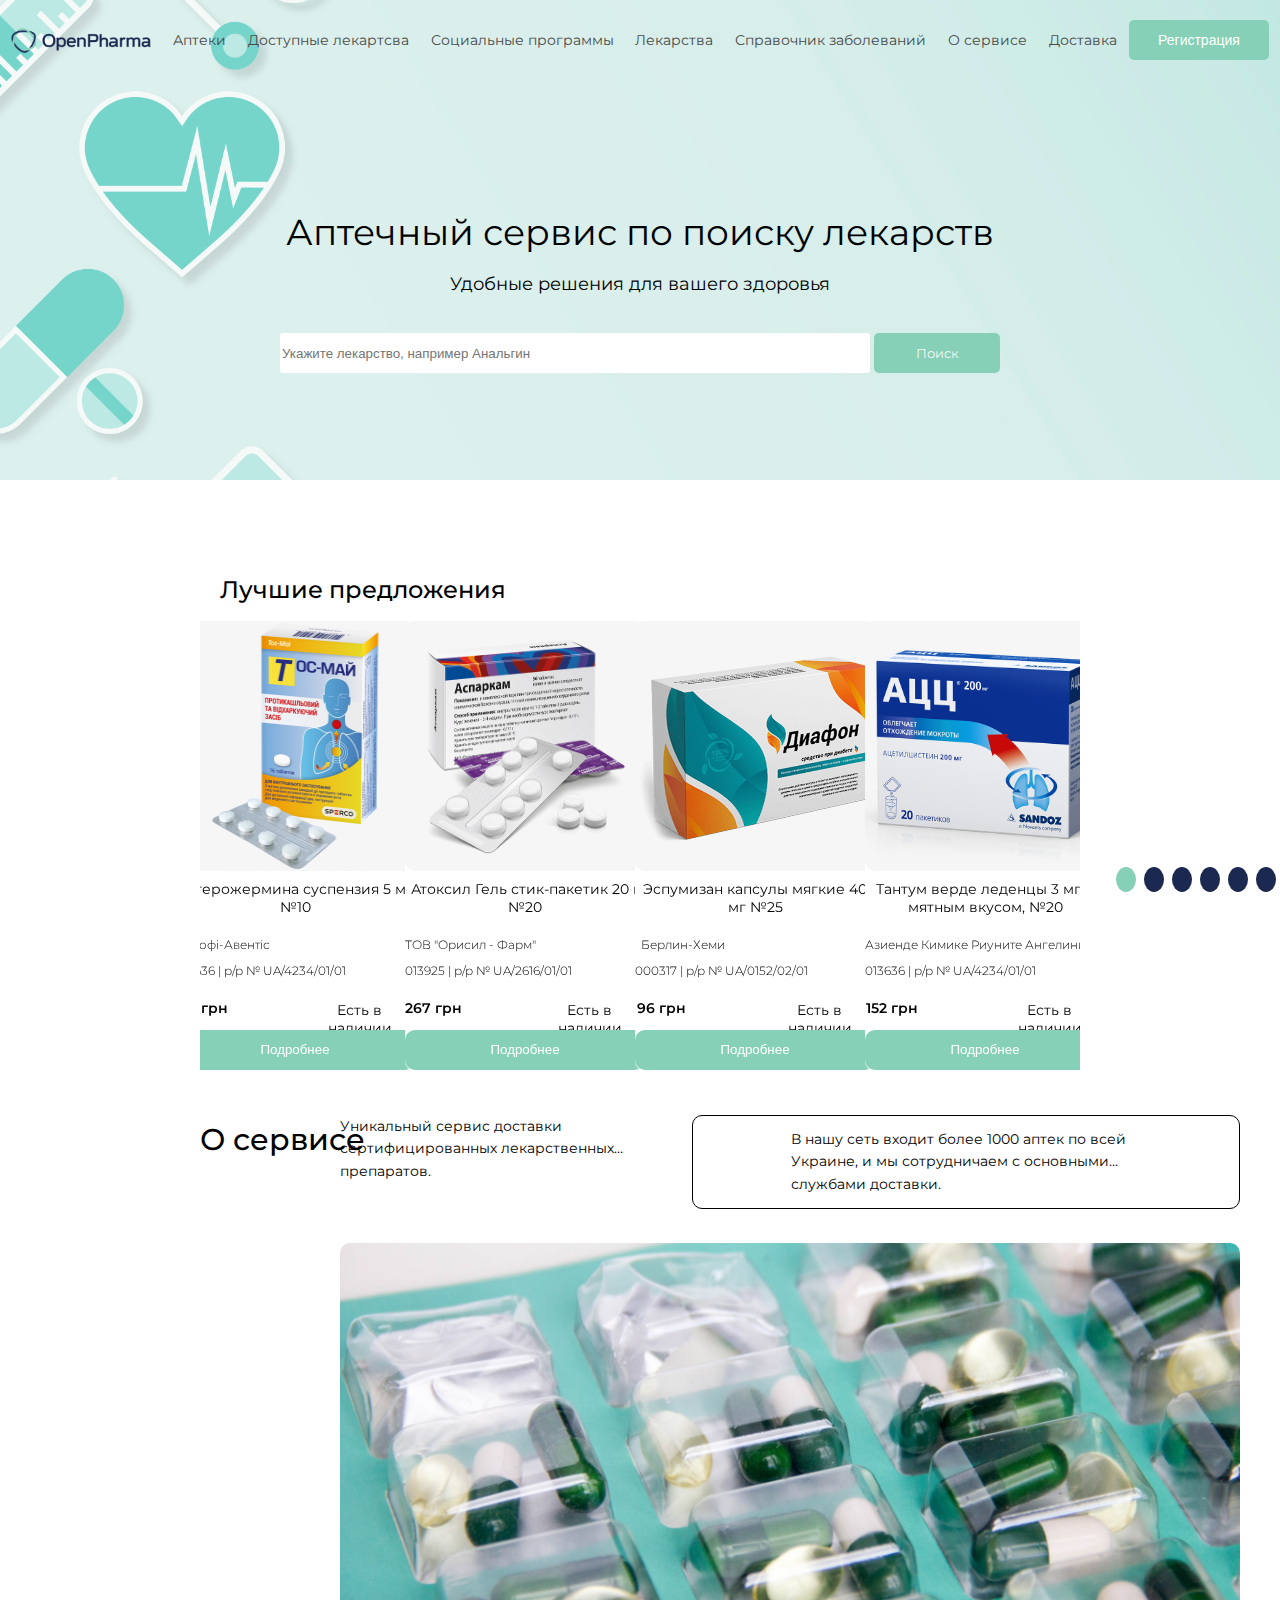
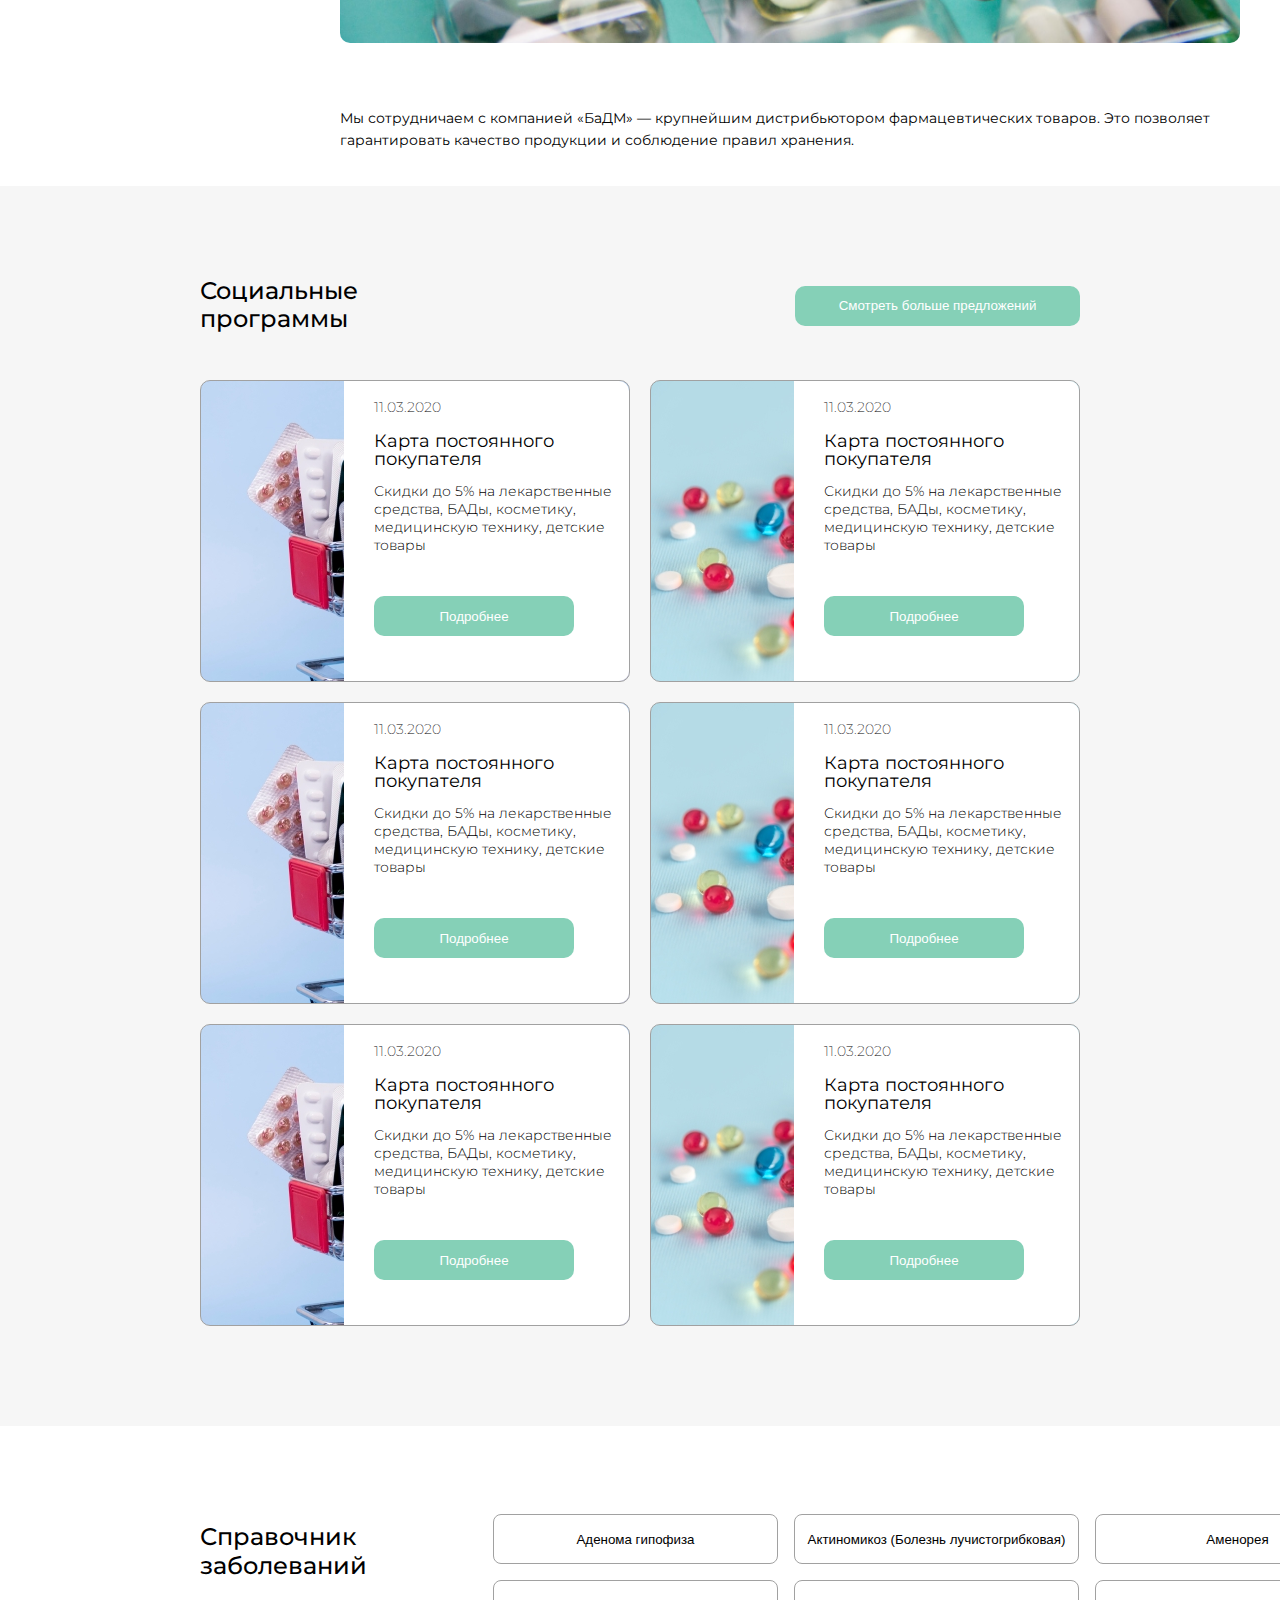
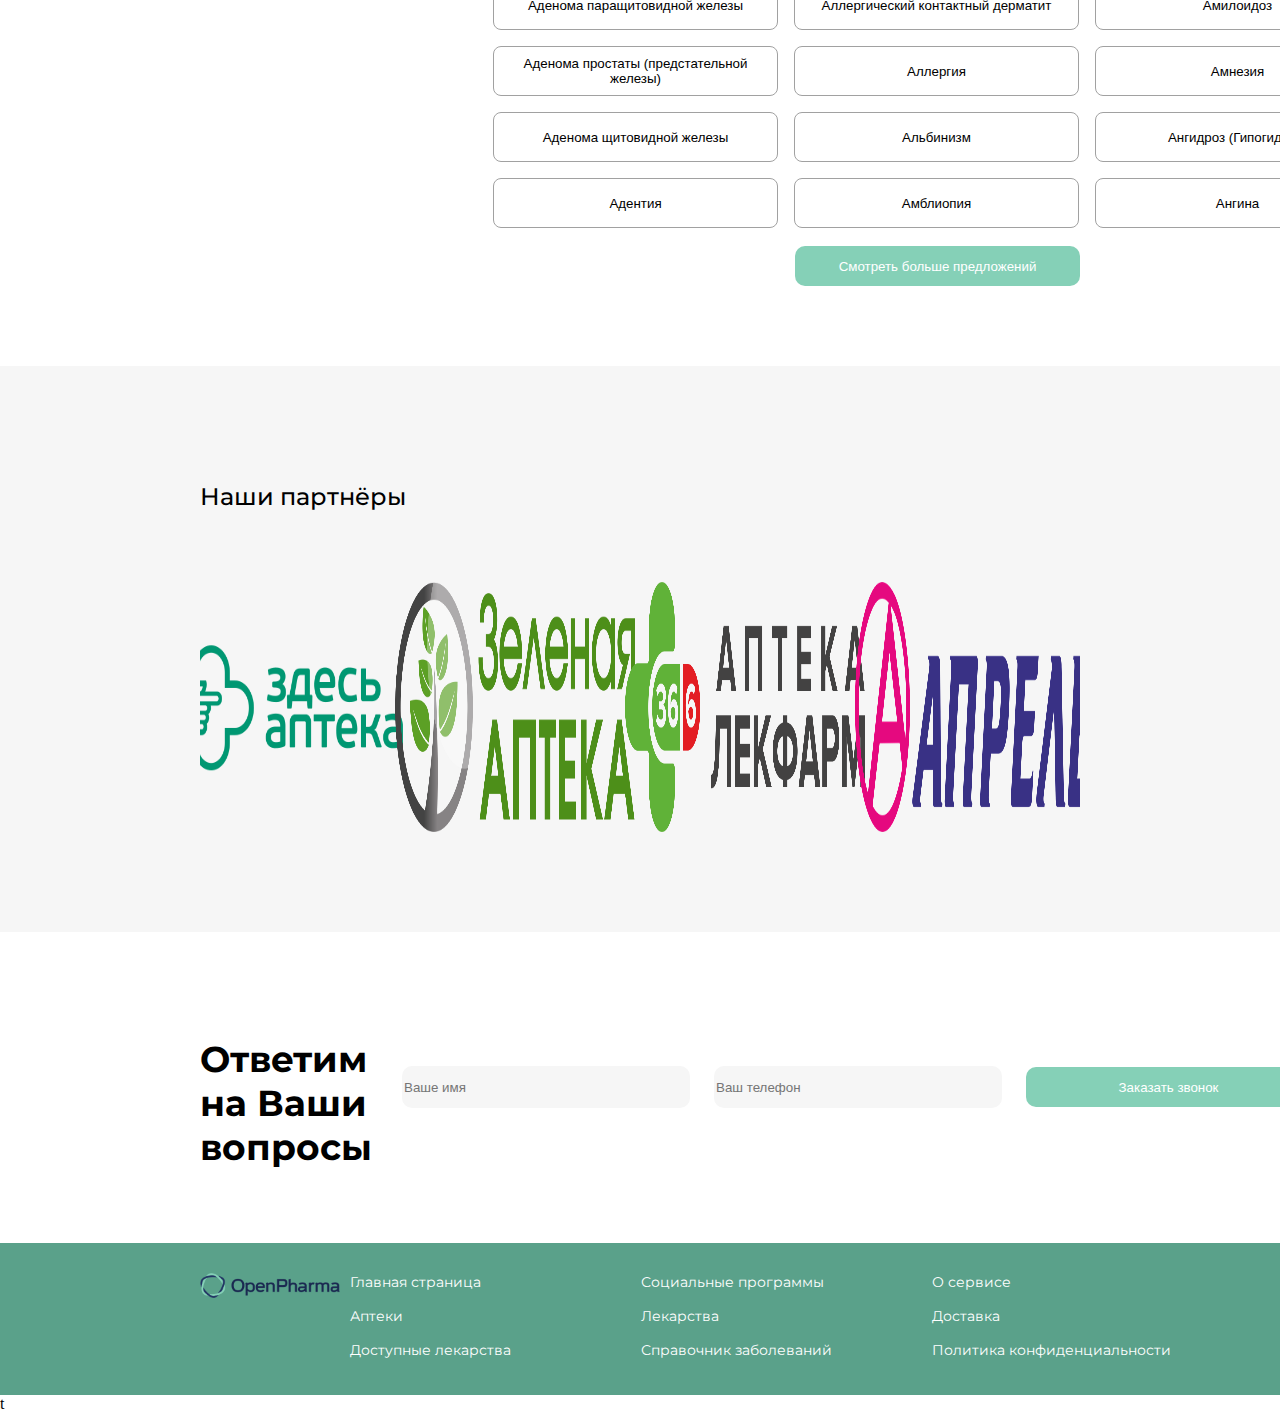
==== commit 93e123b3: "wooooow" ====
--- a/index.html
+++ b/index.html
@@ -47,12 +47,7 @@
                     <div class="wrapper-text">
                         <h1>Лучшие предложения</h1>
                     </div>
-                    <div class="swiper-pagination">
-                        <a href="#" class="active">1</a>
-                        <a href="#">2</a>   
-                        <a href="#">3</a>
-                        <a href="#">4</a>
-                    </div>
+                    <div class="swiper-pagination" id="swiperPag"></div>
                 </div>
                 <div class="swiper-container">
                     <div class="swiper-wrapper">
--- a/style.css
+++ b/style.css
@@ -151,8 +151,8 @@
 }
 
 .swiper-container {
-    width: calc(100% - 400px); /* Учитываем отступы по 200px с каждой стороны */
-    margin: 0 auto; /* Центрируем контейнер */
+    margin: 0 auto;
+    overflow: hidden; 
 }
 
 .swiper-slide {
@@ -161,12 +161,13 @@
     display: flex;
     justify-content: center;
     align-items: center;
-    width: auto; /* Автоматическая ширина слайда */
-    max-width: 100%; /* Максимальная ширина слайда */
+    width: 240px; 
+    margin-right: 20px;
+    max-width: 1600px;
 }
 
 .swiper-slide img {
-    width: 270px;
+    width: 240px;
     height: 250px; 
     border-radius: 10px;
     margin-right: 20px;
@@ -178,17 +179,35 @@
     margin-top: 20px; 
 }
 
-.swiper-pagination a {
-    width: 15px;
-    height: 15px;
-    background: #1B2951; 
-    border-radius: 50%; 
+.swiper-pagination {
+	width: auto;
+	left: auto;
+	margin: 0;
+    display: flex;
+    justify-content: flex-end;
+}
+
+.swiper-pagination-bullet {
+    width: 10px;
+    height: 10px;
+	padding: 5px 10px;
+	border-radius: 0;
+	width: auto;
+	height: 15px;
+	text-align: center;
+	line-height: 30px;
+	font-size: 12px;
+	color:#000;
+	opacity: 1;
+    background: #1B2951;
+    border-radius: 50%;
     margin: 0 5px; 
     display: inline-block; 
     transition: background 0.3s; 
-}
-
-.swiper-pagination a.active {
+
+}
+
+.swiper-pagination-bullet-active {
     background: #85D0B7;
 }
 
@@ -402,19 +421,19 @@
     background-color: #fff;
     border-radius: 10px;
     max-width: 285px;
-    width: 285px;
+    width: 240px;
     height: 450px;
 }
 
 .card-top {
     background-color: #F6F6F6;
-    width: 285px;
+    width: 240px;
     height: 250px;
     border-radius: 10px;
 }
 
 .card-bottom h1 {
-    width: 271px;
+    width: 240px;
     height: 17px;
     font-family: Montserrat;
     font-size: 14px;
@@ -455,7 +474,7 @@
 }
 
 .card-button {
-    width: 285px;
+    width: 240px;
     height: 40px;
     border-radius: 10px;
     background: #85D0B7;
